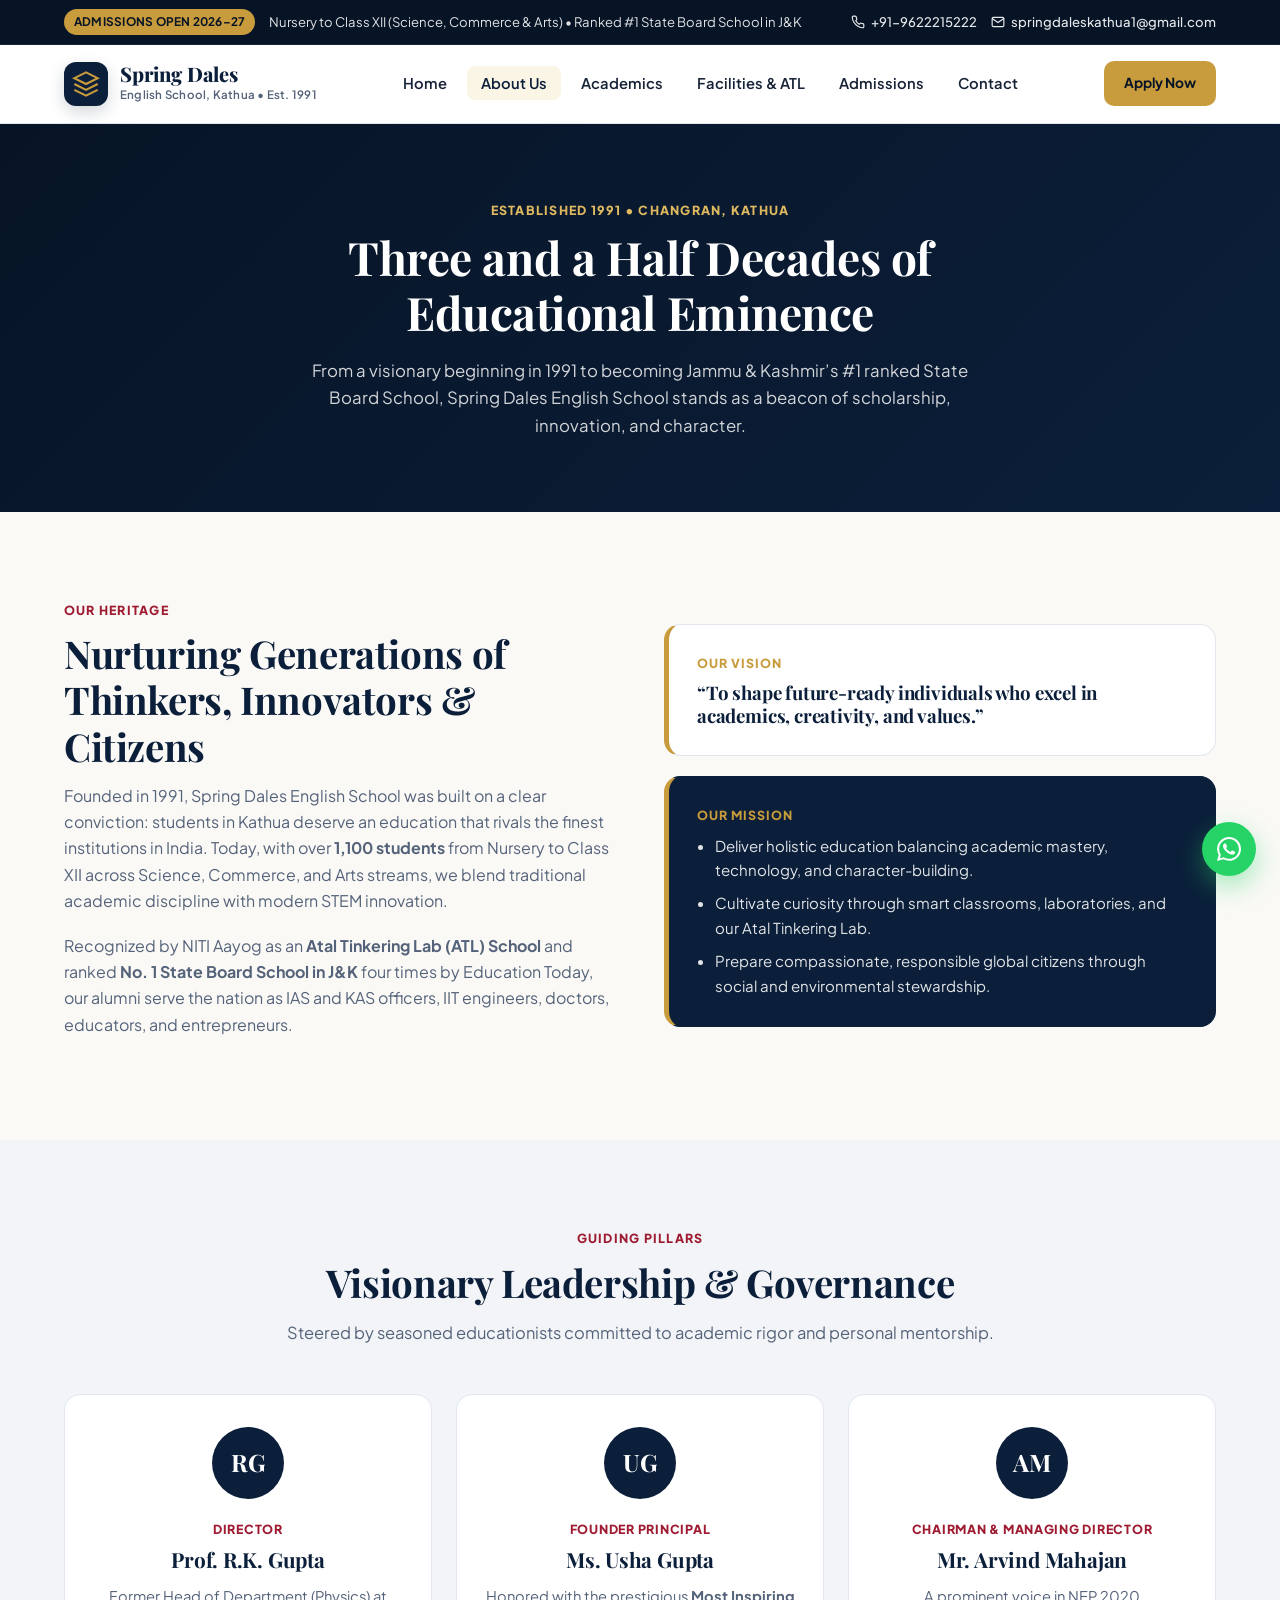
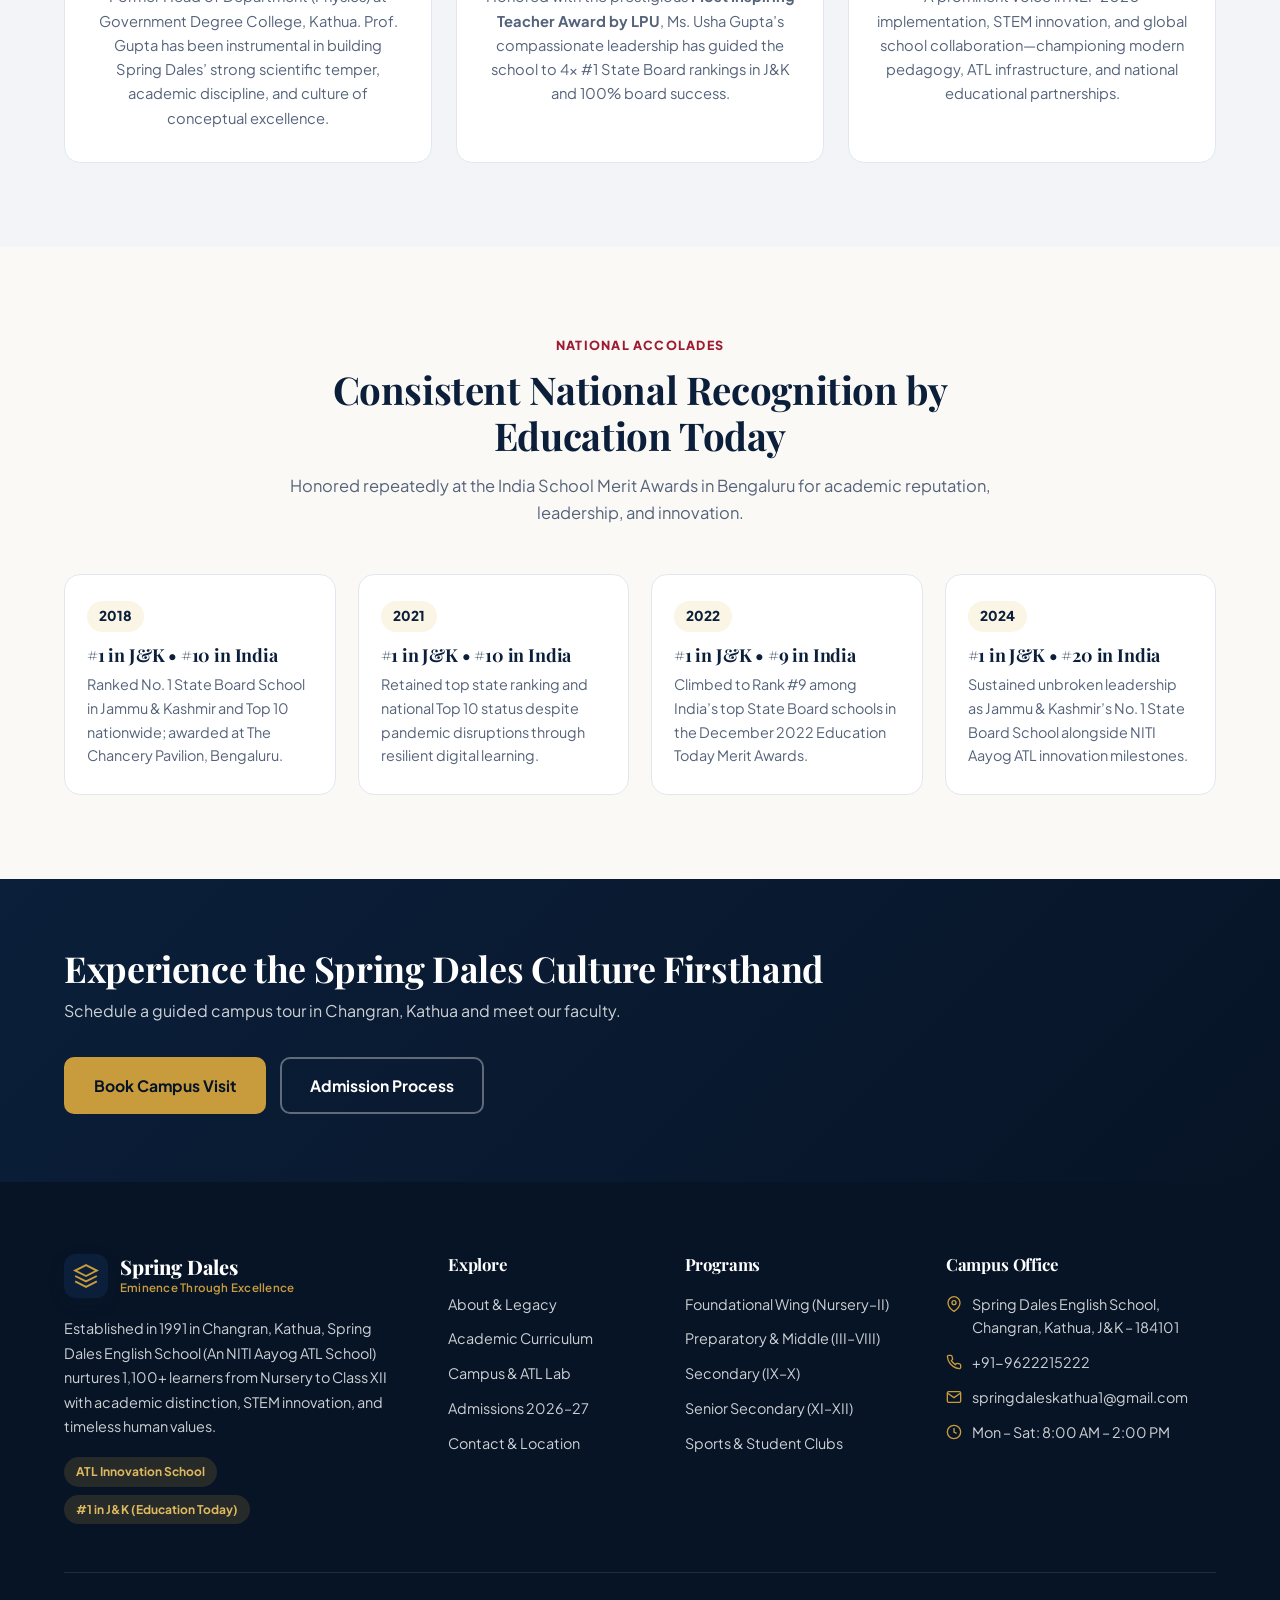
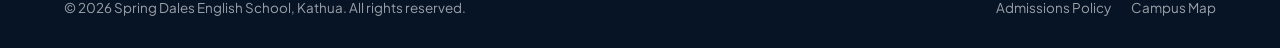
==== about.html @ 7762a11d "nine files have been added liin-coders" ====
<!DOCTYPE html>
<html lang="en">
<head>
  <meta charset="UTF-8" />
  <meta name="viewport" content="width=device-width, initial-scale=1.0" />
  <title>About Us | Spring Dales English School, Kathua (Est. 1991)</title>
  <meta name="description" content="Discover the 35-year legacy of Spring Dales English School, Kathua. Meet our visionary leadership—Prof. R.K. Gupta, Ms. Usha Gupta, and Mr. Arvind Mahajan—and explore our national Education Today rankings." />
  <meta name="keywords" content="Spring Dales English School Kathua, Best School in Kathua, Top JKBOSE School Jammu and Kashmir, Atal Tinkering Lab School Kathua, Admissions Kathua 2026-27, Changran Kathua School" />
  <meta property="og:title" content="About Us | Spring Dales English School, Kathua (Est. 1991)" />
  <meta property="og:description" content="Discover the 35-year legacy of Spring Dales English School, Kathua. Meet our visionary leadership—Prof. R.K. Gupta, Ms. Usha Gupta, and Mr. Arvind Mahajan—and explore our national Education Today rankings." />
  <meta property="og:type" content="website" />
  <meta property="og:url" content="https://springdaleskathua.edu.in/about.html" />
  <link rel="preconnect" href="https://fonts.googleapis.com" />
  <link rel="preconnect" href="https://fonts.gstatic.com" crossorigin />
  <link href="https://fonts.googleapis.com/css2?family=Playfair+Display:ital,wght@0,600;0,700;0,800;1,600&family=Plus+Jakarta+Sans:wght@400;500;600;700;800&display=swap" rel="stylesheet" />
  <link rel="stylesheet" href="css/style.css" />
  
</head>
<body>
  <!-- Top Utility Bar -->
  <div class="top-bar">
    <div class="container top-bar-inner">
      <div class="top-bar-left">
        <span class="badge-pill">Admissions Open 2026–27</span>
        <span class="top-bar-text">Nursery to Class XII (Science, Commerce &amp; Arts) • Ranked #1 State Board School in J&amp;K</span>
      </div>
      <div class="top-bar-right">
        <a href="tel:+919622215222" class="top-link">
          <svg width="14" height="14" viewBox="0 0 24 24" fill="none" stroke="currentColor" stroke-width="2"><path d="M22 16.92v3a2 2 0 0 1-2.18 2 19.79 19.79 0 0 1-8.63-3.07 19.5 19.5 0 0 1-6-6 19.79 19.79 0 0 1-3.07-8.67A2 2 0 0 1 4.11 2h3a2 2 0 0 1 2 1.72 12.84 12.84 0 0 0 .7 2.81 2 2 0 0 1-.45 2.11L8.09 9.91a16 16 0 0 0 6 6l1.27-1.27a2 2 0 0 1 2.11-.45 12.84 12.84 0 0 0 2.81.7A2 2 0 0 1 22 16.92z"/></svg>
          +91-9622215222
        </a>
        <a href="mailto:springdaleskathua1@gmail.com" class="top-link hide-sm">
          <svg width="14" height="14" viewBox="0 0 24 24" fill="none" stroke="currentColor" stroke-width="2"><path d="M4 4h16c1.1 0 2 .9 2 2v12c0 1.1-.9 2-2 2H4c-1.1 0-2-.9-2-2V6c0-1.1.9-2 2-2z"/><polyline points="22,6 12,13 2,6"/></svg>
          springdaleskathua1@gmail.com
        </a>
      </div>
    </div>
  </div>

  <!-- Main Sticky Navigation -->
  <header class="site-header" id="siteHeader">
    <div class="container header-inner">
      <a href="index.html" class="brand" aria-label="Spring Dales English School Home">
        <div class="brand-emblem">
          <svg width="28" height="28" viewBox="0 0 24 24" fill="none" stroke="currentColor" stroke-width="1.8">
            <path d="M12 2L2 7l10 5 10-5-10-5z"/>
            <path d="M2 17l10 5 10-5"/>
            <path d="M2 12l10 5 10-5"/>
          </svg>
        </div>
        <div class="brand-text">
          <span class="brand-name">Spring Dales</span>
          <span class="brand-sub">English School, Kathua • Est. 1991</span>
        </div>
      </a>

      <nav class="main-nav" aria-label="Primary Navigation">
        <ul class="nav-list">
          <li><a href="index.html" class="nav-link">Home</a></li>
          <li><a href="about.html" class="nav-link active">About Us</a></li>
          <li><a href="academics.html" class="nav-link">Academics</a></li>
          <li><a href="facilities.html" class="nav-link">Facilities & ATL</a></li>
          <li><a href="admissions.html" class="nav-link">Admissions</a></li>
          <li><a href="contact.html" class="nav-link">Contact</a></li>
        </ul>
      </nav>

      <div class="header-actions">
        <a href="admissions.html#apply" class="btn btn-gold btn-sm">Apply Now</a>
        <button class="hamburger" id="menuToggle" aria-label="Open navigation menu" aria-expanded="false">
          <span></span><span></span><span></span>
        </button>
      </div>
    </div>
  </header>

  <!-- Mobile Drawer -->
  <div class="mobile-drawer" id="mobileDrawer" aria-hidden="true">
    <div class="mobile-drawer-header">
      <span class="brand-name" style="color:#fff;">Spring Dales Kathua</span>
      <button class="drawer-close" id="drawerClose" aria-label="Close menu">&times;</button>
    </div>
    <nav class="mobile-nav-links">
      <a href="index.html" class="mobile-link">Home</a>
      <a href="about.html" class="mobile-link active">About Us</a>
      <a href="academics.html" class="mobile-link">Academics</a>
      <a href="facilities.html" class="mobile-link">Facilities & ATL</a>
      <a href="admissions.html" class="mobile-link">Admissions</a>
      <a href="contact.html" class="mobile-link">Contact</a>
      <a href="admissions.html#apply" class="btn btn-gold" style="margin-top:16px; width:100%; justify-content:center;">Apply for 2026–27</a>
    </nav>
    <div class="mobile-drawer-footer">
      <p>Changran, Kathua, J&amp;K</p>
      <p>Mon–Sat: 8:00 AM – 2:00 PM</p>
      <a href="tel:+919622215222">+91-9622215222</a>
    </div>
  </div>
  <div class="drawer-backdrop" id="drawerBackdrop"></div>

  <section class="page-hero">
    <div class="container">
      <span class="section-tag tag-gold">Established 1991 • Changran, Kathua</span>
      <h1>Three and a Half Decades of Educational Eminence</h1>
      <p>From a visionary beginning in 1991 to becoming Jammu &amp; Kashmir’s #1 ranked State Board School, Spring Dales English School stands as a beacon of scholarship, innovation, and character.</p>
    </div>
  </section>

  <!-- STORY & VISION -->
  <section class="section">
    <div class="container split-layout">
      <div class="reveal">
        <span class="section-tag">Our Heritage</span>
        <h2 class="section-title">Nurturing Generations of Thinkers, Innovators &amp; Citizens</h2>
        <p class="body-text">
          Founded in 1991, Spring Dales English School was built on a clear conviction: students in Kathua deserve an education that rivals the finest institutions in India. Today, with over <strong>1,100 students</strong> from Nursery to Class XII across Science, Commerce, and Arts streams, we blend traditional academic discipline with modern STEM innovation.
        </p>
        <p class="body-text">
          Recognized by NITI Aayog as an <strong>Atal Tinkering Lab (ATL) School</strong> and ranked <strong>No. 1 State Board School in J&amp;K</strong> four times by Education Today, our alumni serve the nation as IAS and KAS officers, IIT engineers, doctors, educators, and entrepreneurs.
        </p>
      </div>
      <div class="vm-cards reveal">
        <div class="vm-card">
          <div class="vm-label">Our Vision</div>
          <h3>“To shape future-ready individuals who excel in academics, creativity, and values.”</h3>
        </div>
        <div class="vm-card vm-card-navy">
          <div class="vm-label">Our Mission</div>
          <ul>
            <li>Deliver holistic education balancing academic mastery, technology, and character-building.</li>
            <li>Cultivate curiosity through smart classrooms, laboratories, and our Atal Tinkering Lab.</li>
            <li>Prepare compassionate, responsible global citizens through social and environmental stewardship.</li>
          </ul>
        </div>
      </div>
    </div>
  </section>

  <!-- LEADERSHIP -->
  <section class="section section-alt">
    <div class="container">
      <div class="section-header center reveal">
        <span class="section-tag">Guiding Pillars</span>
        <h2 class="section-title">Visionary Leadership &amp; Governance</h2>
        <p class="section-lead">Steered by seasoned educationists committed to academic rigor and personal mentorship.</p>
      </div>

      <div class="leadership-grid">
        <article class="leader-card reveal">
          <div class="leader-avatar">RG</div>
          <span class="leader-role">Director</span>
          <h3>Prof. R.K. Gupta</h3>
          <p>Former Head of Department (Physics) at Government Degree College, Kathua. Prof. Gupta has been instrumental in building Spring Dales’ strong scientific temper, academic discipline, and culture of conceptual excellence.</p>
        </article>

        <article class="leader-card reveal">
          <div class="leader-avatar gold-av">UG</div>
          <span class="leader-role">Founder Principal</span>
          <h3>Ms. Usha Gupta</h3>
          <p>Honored with the prestigious <strong>Most Inspiring Teacher Award by LPU</strong>, Ms. Usha Gupta’s compassionate leadership has guided the school to 4x #1 State Board rankings in J&amp;K and 100% board success.</p>
        </article>

        <article class="leader-card reveal">
          <div class="leader-avatar crimson-av">AM</div>
          <span class="leader-role">Chairman &amp; Managing Director</span>
          <h3>Mr. Arvind Mahajan</h3>
          <p>A prominent voice in NEP 2020 implementation, STEM innovation, and global school collaboration—championing modern pedagogy, ATL infrastructure, and national educational partnerships.</p>
        </article>
      </div>
    </div>
  </section>

  <!-- NATIONAL RANKINGS TIMELINE -->
  <section class="section">
    <div class="container">
      <div class="section-header center reveal">
        <span class="section-tag">National Accolades</span>
        <h2 class="section-title">Consistent National Recognition by Education Today</h2>
        <p class="section-lead">Honored repeatedly at the India School Merit Awards in Bengaluru for academic reputation, leadership, and innovation.</p>
      </div>

      <div class="timeline-grid">
        <div class="timeline-item reveal">
          <span class="tl-year">2018</span>
          <h4>#1 in J&amp;K • #10 in India</h4>
          <p>Ranked No. 1 State Board School in Jammu &amp; Kashmir and Top 10 nationwide; awarded at The Chancery Pavilion, Bengaluru.</p>
        </div>
        <div class="timeline-item reveal">
          <span class="tl-year">2021</span>
          <h4>#1 in J&amp;K • #10 in India</h4>
          <p>Retained top state ranking and national Top 10 status despite pandemic disruptions through resilient digital learning.</p>
        </div>
        <div class="timeline-item reveal">
          <span class="tl-year">2022</span>
          <h4>#1 in J&amp;K • #9 in India</h4>
          <p>Climbed to Rank #9 among India’s top State Board schools in the December 2022 Education Today Merit Awards.</p>
        </div>
        <div class="timeline-item reveal">
          <span class="tl-year">2024</span>
          <h4>#1 in J&amp;K • #20 in India</h4>
          <p>Sustained unbroken leadership as Jammu &amp; Kashmir’s No. 1 State Board School alongside NITI Aayog ATL innovation milestones.</p>
        </div>
      </div>
    </div>
  </section>

  <section class="cta-banner">
    <div class="container cta-banner-inner reveal">
      <div>
        <h2>Experience the Spring Dales Culture Firsthand</h2>
        <p>Schedule a guided campus tour in Changran, Kathua and meet our faculty.</p>
      </div>
      <div class="cta-banner-actions">
        <a href="contact.html" class="btn btn-gold btn-lg">Book Campus Visit</a>
        <a href="admissions.html" class="btn btn-outline-light btn-lg">Admission Process</a>
      </div>
    </div>
  </section>

  <!-- Footer -->
  <footer class="site-footer">
    <div class="container">
      <div class="footer-grid">
        <div class="footer-col footer-brand-col">
          <div class="brand" style="margin-bottom: 18px;">
            <div class="brand-emblem">
              <svg width="26" height="26" viewBox="0 0 24 24" fill="none" stroke="currentColor" stroke-width="1.8">
                <path d="M12 2L2 7l10 5 10-5-10-5z"/>
                <path d="M2 17l10 5 10-5"/>
                <path d="M2 12l10 5 10-5"/>
              </svg>
            </div>
            <div class="brand-text">
              <span class="brand-name" style="color:#fff;">Spring Dales</span>
              <span class="brand-sub" style="color:#c89b3c;">Eminence Through Excellence</span>
            </div>
          </div>
          <p class="footer-desc">
            Established in 1991 in Changran, Kathua, Spring Dales English School (An NITI Aayog ATL School) nurtures 1,100+ learners from Nursery to Class XII with academic distinction, STEM innovation, and timeless human values.
          </p>
          <div class="footer-badges">
            <span class="f-badge">ATL Innovation School</span>
            <span class="f-badge">#1 in J&amp;K (Education Today)</span>
          </div>
        </div>

        <div class="footer-col">
          <h4 class="footer-heading">Explore</h4>
          <ul class="footer-links">
            <li><a href="about.html">About &amp; Legacy</a></li>
            <li><a href="academics.html">Academic Curriculum</a></li>
            <li><a href="facilities.html">Campus &amp; ATL Lab</a></li>
            <li><a href="admissions.html">Admissions 2026–27</a></li>
            <li><a href="contact.html">Contact &amp; Location</a></li>
          </ul>
        </div>

        <div class="footer-col">
          <h4 class="footer-heading">Programs</h4>
          <ul class="footer-links">
            <li><a href="academics.html#foundational">Foundational Wing (Nursery–II)</a></li>
            <li><a href="academics.html#middle">Preparatory &amp; Middle (III–VIII)</a></li>
            <li><a href="academics.html#secondary">Secondary (IX–X)</a></li>
            <li><a href="academics.html#streams">Senior Secondary (XI–XII)</a></li>
            <li><a href="facilities.html#clubs">Sports &amp; Student Clubs</a></li>
          </ul>
        </div>

        <div class="footer-col">
          <h4 class="footer-heading">Campus Office</h4>
          <ul class="footer-contact-list">
            <li>
              <svg width="16" height="16" viewBox="0 0 24 24" fill="none" stroke="#c89b3c" stroke-width="2"><path d="M21 10c0 7-9 13-9 13s-9-6-9-13a9 9 0 0 1 18 0z"/><circle cx="12" cy="10" r="3"/></svg>
              <span>Spring Dales English School, Changran, Kathua, J&amp;K – 184101</span>
            </li>
            <li>
              <svg width="16" height="16" viewBox="0 0 24 24" fill="none" stroke="#c89b3c" stroke-width="2"><path d="M22 16.92v3a2 2 0 0 1-2.18 2 19.79 19.79 0 0 1-8.63-3.07 19.5 19.5 0 0 1-6-6 19.79 19.79 0 0 1-3.07-8.67A2 2 0 0 1 4.11 2h3a2 2 0 0 1 2 1.72 12.84 12.84 0 0 0 .7 2.81 2 2 0 0 1-.45 2.11L8.09 9.91a16 16 0 0 0 6 6l1.27-1.27a2 2 0 0 1 2.11-.45 12.84 12.84 0 0 0 2.81.7A2 2 0 0 1 22 16.92z"/></svg>
              <a href="tel:+919622215222">+91-9622215222</a>
            </li>
            <li>
              <svg width="16" height="16" viewBox="0 0 24 24" fill="none" stroke="#c89b3c" stroke-width="2"><path d="M4 4h16c1.1 0 2 .9 2 2v12c0 1.1-.9 2-2 2H4c-1.1 0-2-.9-2-2V6c0-1.1.9-2 2-2z"/><polyline points="22,6 12,13 2,6"/></svg>
              <a href="mailto:springdaleskathua1@gmail.com">springdaleskathua1@gmail.com</a>
            </li>
            <li>
              <svg width="16" height="16" viewBox="0 0 24 24" fill="none" stroke="#c89b3c" stroke-width="2"><circle cx="12" cy="12" r="10"/><polyline points="12 6 12 12 16 14"/></svg>
              <span>Mon – Sat: 8:00 AM – 2:00 PM</span>
            </li>
          </ul>
        </div>
      </div>

      <div class="footer-bottom">
        <p>&copy; 2026 Spring Dales English School, Kathua. All rights reserved.</p>
        <div class="footer-bottom-links">
          <a href="admissions.html">Admissions Policy</a>
          <a href="contact.html">Campus Map</a>
        </div>
      </div>
    </div>
  </footer>

  <!-- Floating WhatsApp Quick Connect -->
  <a href="https://wa.me/919622215222?text=Hello%20Spring%20Dales%20English%20School%2C%20I%20would%20like%20to%20enquire%20about%20admissions%20for%202026-27." target="_blank" rel="noopener" class="whatsapp-fab" aria-label="Chat on WhatsApp">
    <svg width="24" height="24" viewBox="0 0 24 24" fill="currentColor"><path d="M20.52 3.48A11.86 11.86 0 0 0 12.06 0C5.5 0 .16 5.34.16 11.9c0 2.1.55 4.14 1.59 5.95L0 24l6.33-1.66a11.86 11.86 0 0 0 5.73 1.46h.01c6.56 0 11.9-5.34 11.9-11.9 0-3.18-1.24-6.17-3.45-8.42zM12.07 21.8h-.01a9.86 9.86 0 0 1-5.03-1.38l-.36-.21-3.76.99 1-3.66-.24-.38a9.84 9.84 0 0 1-1.51-5.26c0-5.45 4.44-9.89 9.9-9.89 2.64 0 5.13 1.03 7 2.9a9.83 9.83 0 0 1 2.9 7c0 5.46-4.44 9.89-9.89 9.89zm5.42-7.41c-.3-.15-1.76-.87-2.03-.97-.27-.1-.47-.15-.67.15-.2.3-.77.97-.94 1.17-.17.2-.35.22-.64.07-.3-.15-1.26-.46-2.4-1.48-.89-.79-1.49-1.77-1.66-2.07-.17-.3-.02-.46.13-.61.13-.13.3-.35.45-.52.15-.17.2-.3.3-.5.1-.2.05-.37-.02-.52-.08-.15-.67-1.62-.92-2.22-.24-.58-.49-.5-.67-.51h-.57c-.2 0-.52.07-.79.37-.27.3-1.04 1.02-1.04 2.48s1.07 2.88 1.22 3.08c.15.2 2.1 3.2 5.09 4.49.71.31 1.27.49 1.7.63.71.23 1.36.2 1.87.12.57-.09 1.76-.72 2.01-1.41.25-.7.25-1.29.17-1.41-.07-.13-.27-.2-.57-.35z"/></svg>
  </a>

  <button class="back-to-top" id="backToTop" aria-label="Back to top">
    <svg width="20" height="20" viewBox="0 0 24 24" fill="none" stroke="currentColor" stroke-width="2.2"><polyline points="18 15 12 9 6 15"/></svg>
  </button>

  <script src="js/main.js"></script>
</body>
</html>
---- css/style.css ----
/* ==========================================================================
   Spring Dales English School, Kathua — Redesigned Design System (2026)
   Palette: Royal Academic Navy (#0B1F3A), Heritage Gold (#C89B3C),
            Warm Ivory (#FAF9F6), Crimson Accent (#9E1B32)
   Typography: Playfair Display (Headings) + Plus Jakarta Sans (Body/UI)
   ========================================================================== */

:root {
  --navy: #0B1F3A;
  --navy-deep: #071426;
  --navy-soft: #14325B;
  --gold: #C89B3C;
  --gold-light: #DFB960;
  --gold-pale: #FBF5E6;
  --crimson: #9E1B32;
  --ivory: #FAF9F6;
  --surface: #FFFFFF;
  --surface-alt: #F2F4F8;
  --border: #E2E7EF;
  --text: #162235;
  --text-muted: #55637A;
  --radius-sm: 10px;
  --radius-md: 16px;
  --radius-lg: 24px;
  --shadow-sm: 0 4px 16px rgba(11, 31, 58, 0.06);
  --shadow-md: 0 14px 36px rgba(11, 31, 58, 0.10);
  --shadow-lg: 0 24px 60px rgba(11, 31, 58, 0.18);
  --transition: 0.3s cubic-bezier(0.22, 1, 0.36, 1);
}

*, *::before, *::after {
  box-sizing: border-box;
  margin: 0;
  padding: 0;
}

html {
  scroll-behavior: smooth;
  font-size: 16px;
}

body {
  font-family: 'Plus Jakarta Sans', -apple-system, BlinkMacSystemFont, sans-serif;
  color: var(--text);
  background: var(--ivory);
  line-height: 1.65;
  overflow-x: hidden;
  -webkit-font-smoothing: antialiased;
}

h1, h2, h3, h4 {
  font-family: 'Playfair Display', Georgia, serif;
  color: var(--navy);
  line-height: 1.2;
  letter-spacing: -0.01em;
}

a {
  color: inherit;
  text-decoration: none;
  transition: var(--transition);
}

img {
  max-width: 100%;
  display: block;
}

.container {
  width: 100%;
  max-width: 1200px;
  margin: 0 auto;
  padding: 0 24px;
}

/* TOP UTILITY BAR */
.top-bar {
  background: var(--navy-deep);
  color: rgba(255, 255, 255, 0.88);
  font-size: 0.82rem;
  padding: 9px 0;
  border-bottom: 1px solid rgba(255, 255, 255, 0.08);
}

.top-bar-inner {
  display: flex;
  align-items: center;
  justify-content: space-between;
  gap: 16px;
  flex-wrap: wrap;
}

.top-bar-left, .top-bar-right {
  display: flex;
  align-items: center;
  gap: 14px;
}

.badge-pill {
  background: var(--gold);
  color: var(--navy-deep);
  font-weight: 700;
  padding: 3px 10px;
  border-radius: 999px;
  font-size: 0.74rem;
  letter-spacing: 0.02em;
  text-transform: uppercase;
}

.top-link {
  display: inline-flex;
  align-items: center;
  gap: 6px;
  color: rgba(255, 255, 255, 0.9);
  font-weight: 500;
}

.top-link:hover {
  color: var(--gold-light);
}

/* HEADER & NAV */
.site-header {
  position: sticky;
  top: 0;
  z-index: 1000;
  background: rgba(255, 255, 255, 0.94);
  backdrop-filter: blur(14px);
  border-bottom: 1px solid var(--border);
  transition: var(--transition);
}

.site-header.scrolled {
  box-shadow: var(--shadow-sm);
}

.header-inner {
  display: flex;
  align-items: center;
  justify-content: space-between;
  height: 78px;
  gap: 20px;
}

.brand {
  display: flex;
  align-items: center;
  gap: 12px;
}

.brand-emblem {
  width: 44px;
  height: 44px;
  border-radius: 12px;
  background: var(--navy);
  color: var(--gold);
  display: grid;
  place-items: center;
  flex-shrink: 0;
  box-shadow: 0 6px 16px rgba(11, 31, 58, 0.18);
}

.brand-text {
  display: flex;
  flex-direction: column;
}

.brand-name {
  font-family: 'Playfair Display', serif;
  font-size: 1.25rem;
  font-weight: 800;
  color: var(--navy);
  line-height: 1.1;
}

.brand-sub {
  font-size: 0.72rem;
  font-weight: 600;
  color: var(--text-muted);
  letter-spacing: 0.02em;
}

.nav-list {
  display: flex;
  list-style: none;
  gap: 6px;
}

.nav-link {
  padding: 8px 14px;
  font-size: 0.92rem;
  font-weight: 600;
  color: var(--text);
  border-radius: 8px;
}

.nav-link:hover, .nav-link.active {
  color: var(--navy);
  background: var(--gold-pale);
}

.header-actions {
  display: flex;
  align-items: center;
  gap: 12px;
}

/* BUTTONS */
.btn {
  display: inline-flex;
  align-items: center;
  gap: 8px;
  padding: 12px 24px;
  border-radius: 10px;
  font-weight: 700;
  font-size: 0.93rem;
  cursor: pointer;
  border: 2px solid transparent;
  transition: var(--transition);
}

.btn-sm { padding: 9px 18px; font-size: 0.86rem; }
.btn-lg { padding: 14px 28px; font-size: 0.98rem; }

.btn-gold {
  background: var(--gold);
  color: var(--navy-deep);
}
.btn-gold:hover {
  background: var(--gold-light);
  transform: translateY(-2px);
  box-shadow: 0 10px 24px rgba(200, 155, 60, 0.35);
}

.btn-navy {
  background: var(--navy);
  color: #fff;
}
.btn-navy:hover {
  background: var(--navy-soft);
  transform: translateY(-2px);
  box-shadow: var(--shadow-md);
}

.btn-outline-light {
  background: transparent;
  border-color: rgba(255, 255, 255, 0.35);
  color: #fff;
}
.btn-outline-light:hover {
  background: rgba(255, 255, 255, 0.1);
  border-color: #fff;
}

/* HAMBURGER & MOBILE DRAWER */
.hamburger {
  display: none;
  flex-direction: column;
  gap: 5px;
  background: none;
  border: none;
  cursor: pointer;
  padding: 6px;
}
.hamburger span {
  width: 24px;
  height: 2.5px;
  background: var(--navy);
  border-radius: 2px;
}

.mobile-drawer {
  position: fixed;
  top: 0;
  right: -320px;
  width: 300px;
  height: 100vh;
  background: var(--navy-deep);
  color: #fff;
  z-index: 2000;
  padding: 24px;
  display: flex;
  flex-direction: column;
  justify-content: space-between;
  transition: right 0.35s ease;
}
.mobile-drawer.open { right: 0; }

.mobile-drawer-header {
  display: flex;
  justify-content: space-between;
  align-items: center;
  padding-bottom: 18px;
  border-bottom: 1px solid rgba(255, 255, 255, 0.12);
}
.drawer-close {
  background: none;
  border: none;
  color: #fff;
  font-size: 2rem;
  cursor: pointer;
  line-height: 1;
}
.mobile-nav-links {
  display: flex;
  flex-direction: column;
  gap: 6px;
  margin-top: 20px;
  flex: 1;
}
.mobile-link {
  padding: 12px 14px;
  border-radius: 8px;
  color: rgba(255, 255, 255, 0.88);
  font-weight: 600;
}
.mobile-link.active, .mobile-link:hover {
  background: rgba(200, 155, 60, 0.18);
  color: var(--gold-light);
}
.mobile-drawer-footer {
  border-top: 1px solid rgba(255, 255, 255, 0.12);
  padding-top: 16px;
  font-size: 0.84rem;
  color: rgba(255, 255, 255, 0.7);
  display: flex;
  flex-direction: column;
  gap: 4px;
}
.mobile-drawer-footer a { color: var(--gold-light); font-weight: 600; }

.drawer-backdrop {
  position: fixed;
  inset: 0;
  background: rgba(7, 20, 38, 0.6);
  z-index: 1900;
  opacity: 0;
  pointer-events: none;
  transition: opacity 0.3s ease;
}
.drawer-backdrop.open {
  opacity: 1;
  pointer-events: auto;
}

/* HERO SECTION */
.hero {
  position: relative;
  background: linear-gradient(135deg, var(--navy-deep) 0%, var(--navy) 55%, #163661 100%);
  color: #fff;
  padding: 76px 0 92px;
  overflow: hidden;
}

.hero-bg-pattern {
  position: absolute;
  inset: 0;
  background-image: radial-gradient(rgba(200, 155, 60, 0.14) 1px, transparent 1px);
  background-size: 28px 28px;
  opacity: 0.55;
  pointer-events: none;
}

.hero-grid {
  position: relative;
  z-index: 2;
  display: grid;
  grid-template-columns: 1.12fr 0.88fr;
  gap: 54px;
  align-items: center;
}

.eyebrow {
  display: inline-flex;
  align-items: center;
  gap: 8px;
  background: rgba(255, 255, 255, 0.08);
  border: 1px solid rgba(200, 155, 60, 0.4);
  color: var(--gold-light);
  padding: 7px 14px;
  border-radius: 999px;
  font-size: 0.82rem;
  font-weight: 600;
  margin-bottom: 22px;
}

.eyebrow .dot {
  width: 8px;
  height: 8px;
  border-radius: 50%;
  background: var(--gold);
}

.hero-title {
  color: #fff;
  font-size: clamp(2.25rem, 4.2vw, 3.45rem);
  font-weight: 800;
  margin-bottom: 20px;
  line-height: 1.12;
}

.text-gold { color: var(--gold-light); }
.text-white { color: #fff !important; }

.hero-subtitle {
  font-size: 1.05rem;
  color: rgba(255, 255, 255, 0.82);
  margin-bottom: 32px;
  max-width: 560px;
}

.hero-cta-group {
  display: flex;
  flex-wrap: wrap;
  gap: 14px;
  margin-bottom: 36px;
}

.hero-trust-row {
  display: flex;
  align-items: center;
  gap: 22px;
  padding-top: 24px;
  border-top: 1px solid rgba(255, 255, 255, 0.14);
}

.trust-item strong {
  display: block;
  font-size: 1.12rem;
  color: var(--gold-light);
}

.trust-item span {
  font-size: 0.8rem;
  color: rgba(255, 255, 255, 0.72);
}

.trust-divider {
  width: 1px;
  height: 34px;
  background: rgba(255, 255, 255, 0.16);
}

.hero-image-card {
  position: relative;
  border-radius: var(--radius-lg);
  overflow: visible;
}

.hero-image-card img {
  width: 100%;
  height: 460px;
  object-fit: cover;
  border-radius: var(--radius-lg);
  border: 3px solid rgba(200, 155, 60, 0.35);
  box-shadow: var(--shadow-lg);
}

.floating-card {
  position: absolute;
  background: #fff;
  color: var(--navy);
  padding: 14px 18px;
  border-radius: 14px;
  box-shadow: var(--shadow-md);
  display: flex;
  align-items: center;
  gap: 12px;
  min-width: 220px;
}

.floating-card strong { display: block; font-size: 0.94rem; }
.floating-card span { font-size: 0.78rem; color: var(--text-muted); }

.fc-top { top: 24px; left: -28px; }
.fc-bottom { bottom: 24px; right: -22px; }

.fc-icon {
  width: 42px;
  height: 42px;
  border-radius: 10px;
  display: grid;
  place-items: center;
  font-size: 1.2rem;
}
.fc-icon.gold { background: var(--gold-pale); }
.fc-icon.navy { background: #E9EFF8; }

/* STATS STRIP */
.stats-strip {
  background: var(--surface);
  border-bottom: 1px solid var(--border);
  padding: 36px 0;
}

.stats-grid {
  display: grid;
  grid-template-columns: repeat(4, 1fr);
  gap: 24px;
  text-align: center;
}

.stat-number {
  display: block;
  font-family: 'Playfair Display', serif;
  font-size: 2.35rem;
  font-weight: 800;
  color: var(--navy);
  line-height: 1.1;
}

.stat-label {
  font-size: 0.88rem;
  font-weight: 600;
  color: var(--text-muted);
  margin-top: 6px;
  display: block;
}

/* SECTIONS */
.section { padding: 84px 0; }
.section-alt { background: var(--surface-alt); }

.section-header { margin-bottom: 48px; }
.section-header.center { text-align: center; max-width: 720px; margin-left: auto; margin-right: auto; }
.section-header.split {
  display: flex;
  align-items: flex-end;
  justify-content: space-between;
  gap: 24px;
  flex-wrap: wrap;
}

.section-tag {
  display: inline-block;
  font-size: 0.78rem;
  font-weight: 800;
  text-transform: uppercase;
  letter-spacing: 0.1em;
  color: var(--crimson);
  margin-bottom: 10px;
}

.tag-gold { color: var(--gold-light); }

.section-title {
  font-size: clamp(1.85rem, 3vw, 2.55rem);
  margin-bottom: 14px;
}

.section-lead {
  color: var(--text-muted);
  font-size: 1.03rem;
}

/* BENTO GRID */
.bento-grid {
  display: grid;
  grid-template-columns: repeat(3, 1fr);
  gap: 24px;
}

.bento-card {
  background: var(--surface);
  border: 1px solid var(--border);
  border-radius: var(--radius-md);
  padding: 30px;
  transition: var(--transition);
}

.bento-card:hover {
  transform: translateY(-5px);
  box-shadow: var(--shadow-md);
  border-color: rgba(200, 155, 60, 0.5);
}

.bento-featured {
  grid-column: span 2;
  background: linear-gradient(135deg, var(--navy) 0%, var(--navy-soft) 100%);
  color: #fff;
  border: none;
}
.bento-featured h3 { color: #fff; }
.bento-featured p { color: rgba(255, 255, 255, 0.82); }

.bento-card h3 {
  font-size: 1.32rem;
  margin-bottom: 12px;
}

.bento-card p {
  color: var(--text-muted);
  font-size: 0.95rem;
}

.card-link {
  display: inline-block;
  margin-top: 18px;
  font-weight: 700;
  color: var(--gold-light);
}

.card-icon-wrap {
  width: 52px;
  height: 52px;
  border-radius: 12px;
  display: grid;
  place-items: center;
  margin-bottom: 20px;
}
.card-icon-wrap.gold { background: rgba(200, 155, 60, 0.2); color: var(--gold-light); }
.card-icon-wrap.navy { background: #E9EFF8; color: var(--navy); }
.card-icon-wrap.crimson { background: #FBE9ED; color: var(--crimson); }
.card-icon-wrap.teal { background: #E6F6F4; color: #0F766E; }
.card-icon-wrap.slate { background: #EEF1F6; color: #334155; }

/* PATHWAYS */
.pathways-grid {
  display: grid;
  grid-template-columns: repeat(4, 1fr);
  gap: 22px;
}

.pathway-card {
  background: var(--surface);
  border: 1px solid var(--border);
  border-radius: var(--radius-md);
  padding: 28px 24px;
  display: flex;
  flex-direction: column;
  transition: var(--transition);
}
.pathway-card:hover { transform: translateY(-4px); box-shadow: var(--shadow-md); }

.featured-pathway {
  border-color: var(--gold);
  background: linear-gradient(180deg, #FFFDF8 0%, #FFFFFF 100%);
}

.pathway-grade {
  font-size: 0.76rem;
  font-weight: 800;
  text-transform: uppercase;
  color: var(--gold);
  letter-spacing: 0.06em;
  margin-bottom: 8px;
}

.pathway-card h3 { font-size: 1.24rem; margin-bottom: 10px; }
.pathway-card p { font-size: 0.92rem; color: var(--text-muted); margin-bottom: 16px; }
.pathway-card ul {
  margin-top: auto;
  padding-left: 18px;
  font-size: 0.85rem;
  color: var(--text);
  display: flex;
  flex-direction: column;
  gap: 6px;
}

/* ATL SPOTLIGHT */
.atl-spotlight {
  background: var(--navy-deep);
  color: #fff;
}

.atl-grid {
  display: grid;
  grid-template-columns: 0.95fr 1.05fr;
  gap: 54px;
  align-items: center;
}

.atl-media { position: relative; }
.atl-media img {
  border-radius: var(--radius-lg);
  height: 440px;
  width: 100%;
  object-fit: cover;
  border: 2px solid rgba(200, 155, 60, 0.35);
}

.atl-badge {
  position: absolute;
  bottom: 20px;
  left: 20px;
  background: var(--gold);
  color: var(--navy-deep);
  font-weight: 800;
  font-size: 0.82rem;
  padding: 8px 16px;
  border-radius: 999px;
}

.atl-text {
  color: rgba(255, 255, 255, 0.8);
  margin-bottom: 28px;
}

.atl-features {
  display: grid;
  grid-template-columns: 1fr 1fr;
  gap: 16px;
  margin-bottom: 32px;
}

.atl-feat {
  background: rgba(255, 255, 255, 0.06);
  border: 1px solid rgba(255, 255, 255, 0.1);
  padding: 16px;
  border-radius: 12px;
}
.atl-feat strong { display: block; color: var(--gold-light); font-size: 0.94rem; margin-bottom: 3px; }
.atl-feat span { font-size: 0.82rem; color: rgba(255, 255, 255, 0.72); }

/* ACHIEVEMENTS */
.achievements-grid {
  display: grid;
  grid-template-columns: repeat(4, 1fr);
  gap: 22px;
}

.ach-card {
  background: var(--surface);
  border: 1px solid var(--border);
  border-top: 4px solid var(--gold);
  border-radius: var(--radius-md);
  padding: 26px 22px;
  box-shadow: var(--shadow-sm);
}

.ach-cat {
  font-size: 0.74rem;
  font-weight: 800;
  text-transform: uppercase;
  color: var(--crimson);
  letter-spacing: 0.06em;
}

.ach-card h4 { font-size: 1.15rem; margin: 8px 0 10px; }
.ach-card p { font-size: 0.9rem; color: var(--text-muted); }

/* TESTIMONIALS */
.testimonial-grid {
  display: grid;
  grid-template-columns: repeat(3, 1fr);
  gap: 24px;
}

.testimonial-card {
  background: var(--surface);
  border: 1px solid var(--border);
  border-radius: var(--radius-md);
  padding: 30px;
  display: flex;
  flex-direction: column;
  justify-content: space-between;
}

.quote-mark {
  font-family: 'Playfair Display', serif;
  font-size: 3.2rem;
  line-height: 0.6;
  color: var(--gold);
  margin-bottom: 14px;
}

.testimonial-card p {
  font-size: 0.95rem;
  color: var(--text);
  margin-bottom: 24px;
}

.testimonial-card footer {
  display: flex;
  align-items: center;
  gap: 12px;
}

.avatar {
  width: 44px;
  height: 44px;
  border-radius: 50%;
  background: var(--navy);
  color: #fff;
  font-weight: 700;
  display: grid;
  place-items: center;
  flex-shrink: 0;
}
.gold-av { background: var(--gold); color: var(--navy-deep); }
.crimson-av { background: var(--crimson); color: #fff; }

.testimonial-card footer strong { display: block; font-size: 0.94rem; }
.testimonial-card footer span { font-size: 0.8rem; color: var(--text-muted); }

/* CTA BANNER */
.cta-banner {
  background: linear-gradient(135deg, var(--navy) 0%, var(--navy-deep) 100%);
  color: #fff;
  padding: 68px 0;
}

.cta-banner-inner {
  display: flex;
  align-items: center;
  justify-content: space-between;
  gap: 32px;
  flex-wrap: wrap;
}

.cta-banner h2 { color: #fff; font-size: clamp(1.7rem, 2.8vw, 2.35rem); margin-bottom: 8px; }
.cta-banner p { color: rgba(255, 255, 255, 0.8); max-width: 560px; }
.cta-banner-actions { display: flex; gap: 14px; flex-wrap: wrap; }

/* SUB-PAGE HERO */
.page-hero {
  background: linear-gradient(135deg, var(--navy-deep) 0%, var(--navy) 100%);
  color: #fff;
  padding: 72px 0;
  text-align: center;
}
.page-hero h1 {
  color: #fff;
  font-size: clamp(2rem, 3.6vw, 3rem);
  max-width: 820px;
  margin: 0 auto 16px;
}
.page-hero p {
  color: rgba(255, 255, 255, 0.82);
  max-width: 680px;
  margin: 0 auto;
  font-size: 1.05rem;
}

/* ABOUT & SHARED LAYOUTS */
.split-layout {
  display: grid;
  grid-template-columns: 1fr 1fr;
  gap: 48px;
  align-items: center;
}

.body-text {
  color: var(--text-muted);
  margin-bottom: 18px;
  font-size: 1rem;
}

.vm-cards { display: flex; flex-direction: column; gap: 20px; }
.vm-card {
  background: var(--surface);
  border: 1px solid var(--border);
  border-left: 5px solid var(--gold);
  border-radius: var(--radius-md);
  padding: 28px;
}
.vm-card-navy {
  background: var(--navy);
  color: #fff;
  border-color: var(--navy);
  border-left: 5px solid var(--gold);
}
.vm-label {
  font-size: 0.78rem;
  font-weight: 800;
  text-transform: uppercase;
  color: var(--gold);
  letter-spacing: 0.08em;
  margin-bottom: 8px;
}
.vm-card-navy ul { padding-left: 18px; display: flex; flex-direction: column; gap: 8px; font-size: 0.94rem; color: rgba(255, 255, 255, 0.88); }

.leadership-grid {
  display: grid;
  grid-template-columns: repeat(3, 1fr);
  gap: 24px;
}

.leader-card {
  background: var(--surface);
  border: 1px solid var(--border);
  border-radius: var(--radius-md);
  padding: 32px 26px;
  text-align: center;
}

.leader-avatar {
  width: 72px;
  height: 72px;
  border-radius: 50%;
  background: var(--navy);
  color: #fff;
  font-family: 'Playfair Display', serif;
  font-size: 1.5rem;
  font-weight: 700;
  display: grid;
  place-items: center;
  margin: 0 auto 16px;
}
.leader-role {
  font-size: 0.78rem;
  font-weight: 800;
  text-transform: uppercase;
  color: var(--crimson);
  letter-spacing: 0.06em;
}
.leader-card h3 { margin: 6px 0 12px; font-size: 1.3rem; }
.leader-card p { font-size: 0.92rem; color: var(--text-muted); }

.timeline-grid {
  display: grid;
  grid-template-columns: repeat(4, 1fr);
  gap: 22px;
}
.timeline-item {
  background: var(--surface);
  border: 1px solid var(--border);
  border-radius: var(--radius-md);
  padding: 26px 22px;
}
.tl-year {
  display: inline-block;
  background: var(--gold-pale);
  color: var(--navy);
  font-weight: 800;
  padding: 4px 12px;
  border-radius: 999px;
  font-size: 0.85rem;
  margin-bottom: 12px;
}
.timeline-item h4 { font-size: 1.12rem; margin-bottom: 8px; }
.timeline-item p { font-size: 0.9rem; color: var(--text-muted); }

/* ACADEMICS */
.wings-stack { display: flex; flex-direction: column; gap: 22px; }
.wing-row {
  display: grid;
  grid-template-columns: 200px 1fr;
  gap: 28px;
  background: var(--surface);
  border: 1px solid var(--border);
  border-radius: var(--radius-md);
  padding: 28px;
  align-items: center;
}
.wing-badge {
  background: var(--navy);
  color: var(--gold-light);
  padding: 20px;
  border-radius: 12px;
  text-align: center;
  font-weight: 800;
  font-size: 0.85rem;
  text-transform: uppercase;
}
.wing-badge span {
  display: block;
  color: #fff;
  font-size: 1rem;
  margin-top: 4px;
  text-transform: none;
}
.wing-body h3 { margin-bottom: 8px; }
.wing-body p { color: var(--text-muted); margin-bottom: 14px; }
.pill-list { display: flex; flex-wrap: wrap; gap: 8px; }
.pill-list span {
  background: var(--surface-alt);
  color: var(--navy);
  font-size: 0.8rem;
  font-weight: 600;
  padding: 5px 12px;
  border-radius: 999px;
}

/* TABS */
.tab-buttons {
  display: flex;
  justify-content: center;
  gap: 10px;
  margin-bottom: 28px;
  flex-wrap: wrap;
}
.tab-btn {
  padding: 12px 24px;
  border-radius: 999px;
  border: 1px solid var(--border);
  background: var(--surface);
  font-weight: 700;
  font-family: inherit;
  font-size: 0.92rem;
  color: var(--text);
  cursor: pointer;
  transition: var(--transition);
}
.tab-btn.active, .tab-btn:hover {
  background: var(--navy);
  color: #fff;
  border-color: var(--navy);
}
.tab-panel {
  display: none;
  background: var(--surface);
  border: 1px solid var(--border);
  border-radius: var(--radius-lg);
  padding: 36px;
}
.tab-panel.active { display: block; animation: fadeIn 0.35s ease; }

.stream-card {
  display: grid;
  grid-template-columns: 1.4fr 0.6fr;
  gap: 32px;
  align-items: center;
}
.stream-highlight {
  background: var(--navy);
  color: #fff;
  padding: 26px;
  border-radius: var(--radius-md);
  text-align: center;
}
.sh-stat {
  display: block;
  font-family: 'Playfair Display', serif;
  font-size: 2rem;
  font-weight: 800;
  color: var(--gold-light);
  margin-bottom: 8px;
}
.stream-highlight p { font-size: 0.88rem; color: rgba(255, 255, 255, 0.82); }

.check-list {
  list-style: none;
  display: flex;
  flex-direction: column;
  gap: 10px;
  margin-top: 14px;
}
.check-list li {
  position: relative;
  padding-left: 26px;
  font-size: 0.95rem;
}
.check-list li::before {
  content: "✓";
  position: absolute;
  left: 0;
  color: var(--gold);
  font-weight: 800;
}

.pillars-grid, .facilities-grid {
  display: grid;
  grid-template-columns: repeat(3, 1fr);
  gap: 24px;
}
.pillar-card, .facility-card {
  background: var(--surface);
  border: 1px solid var(--border);
  border-radius: var(--radius-md);
  padding: 28px;
}
.fac-icon { font-size: 2rem; margin-bottom: 14px; }
.pillar-card h4, .facility-card h3 { margin-bottom: 10px; font-size: 1.2rem; }
.pillar-card p, .facility-card p { font-size: 0.93rem; color: var(--text-muted); }

.media-frame img {
  border-radius: var(--radius-lg);
  box-shadow: var(--shadow-md);
  height: 360px;
  width: 100%;
  object-fit: cover;
}

.clubs-grid, .steps-grid, .contact-cards-grid {
  display: grid;
  grid-template-columns: repeat(4, 1fr);
  gap: 22px;
}
.club-card, .step-card, .c-card {
  background: var(--surface);
  border: 1px solid var(--border);
  border-radius: var(--radius-md);
  padding: 26px 22px;
}
.step-num {
  display: inline-block;
  font-family: 'Playfair Display', serif;
  font-size: 1.8rem;
  font-weight: 800;
  color: var(--gold);
  margin-bottom: 8px;
}
.club-card h4, .step-card h4, .c-card h4 { margin-bottom: 8px; font-size: 1.15rem; }
.club-card p, .step-card p, .c-card p { font-size: 0.9rem; color: var(--text-muted); }
.c-icon { font-size: 1.8rem; margin-bottom: 12px; }
.c-card a { color: var(--navy); font-weight: 600; }
.c-card a:hover { color: var(--crimson); }

/* TABLE & FORMS */
.info-table-card {
  background: var(--surface);
  border: 1px solid var(--border);
  border-radius: var(--radius-md);
  padding: 30px;
}
.info-table-card h3 { margin-bottom: 16px; }
.clean-table { width: 100%; border-collapse: collapse; }
.clean-table th, .clean-table td {
  padding: 12px 8px;
  border-bottom: 1px solid var(--border);
  text-align: left;
  font-size: 0.92rem;
}
.clean-table th { color: var(--text-muted); font-weight: 600; width: 42%; }
.clean-table td { font-weight: 700; color: var(--navy); }

.form-section-grid, .contact-main-grid {
  display: grid;
  grid-template-columns: 0.9fr 1.1fr;
  gap: 44px;
  align-items: start;
  margin-top: 40px;
}

.contact-mini-box {
  background: var(--gold-pale);
  border-left: 4px solid var(--gold);
  padding: 18px 20px;
  border-radius: 10px;
  margin-top: 20px;
  font-size: 0.92rem;
}
.contact-mini-box a { color: var(--navy); font-weight: 700; text-decoration: underline; }

.modern-form {
  background: var(--surface);
  border: 1px solid var(--border);
  border-radius: var(--radius-lg);
  padding: 34px;
  box-shadow: var(--shadow-sm);
}

.form-row {
  display: grid;
  grid-template-columns: 1fr 1fr;
  gap: 16px;
}

.form-group { margin-bottom: 18px; }
.form-group label {
  display: block;
  font-size: 0.85rem;
  font-weight: 700;
  color: var(--navy);
  margin-bottom: 6px;
}
.form-group input, .form-group select, .form-group textarea {
  width: 100%;
  padding: 12px 14px;
  border: 1.5px solid var(--border);
  border-radius: 10px;
  font-family: inherit;
  font-size: 0.94rem;
  color: var(--text);
  background: var(--ivory);
  transition: var(--transition);
}
.form-group input:focus, .form-group select:focus, .form-group textarea:focus {
  outline: none;
  border-color: var(--navy);
  background: #fff;
}

.form-feedback {
  margin-top: 14px;
  font-size: 0.9rem;
  font-weight: 600;
}
.form-feedback.success { color: #0F766E; }
.form-feedback.error { color: var(--crimson); }

/* ACCORDION */
.accordion { display: flex; flex-direction: column; gap: 14px; }
.acc-item {
  background: var(--surface);
  border: 1px solid var(--border);
  border-radius: 12px;
  overflow: hidden;
}
.acc-trigger {
  width: 100%;
  padding: 20px 24px;
  background: none;
  border: none;
  display: flex;
  justify-content: space-between;
  align-items: center;
  font-family: inherit;
  font-size: 1rem;
  font-weight: 700;
  color: var(--navy);
  cursor: pointer;
  text-align: left;
}
.acc-icon { font-size: 1.4rem; color: var(--gold); transition: transform 0.25s; }
.acc-item.open .acc-icon { transform: rotate(45deg); }
.acc-panel {
  max-height: 0;
  overflow: hidden;
  transition: max-height 0.3s ease;
  padding: 0 24px;
}
.acc-item.open .acc-panel {
  max-height: 220px;
  padding: 0 24px 20px;
}
.acc-panel p { color: var(--text-muted); font-size: 0.94rem; }

/* FOOTER */
.site-footer {
  background: var(--navy-deep);
  color: rgba(255, 255, 255, 0.8);
  padding: 72px 0 28px;
}

.footer-grid {
  display: grid;
  grid-template-columns: 1.4fr 0.8fr 0.9fr 1.1fr;
  gap: 40px;
  padding-bottom: 48px;
  border-bottom: 1px solid rgba(255, 255, 255, 0.1);
}

.footer-desc { font-size: 0.9rem; margin-bottom: 18px; line-height: 1.7; }
.footer-badges { display: flex; flex-wrap: wrap; gap: 8px; }
.f-badge {
  font-size: 0.75rem;
  font-weight: 700;
  background: rgba(200, 155, 60, 0.16);
  color: var(--gold-light);
  padding: 5px 12px;
  border-radius: 999px;
}

.footer-heading {
  color: #fff;
  font-size: 1.05rem;
  margin-bottom: 18px;
}

.footer-links, .footer-contact-list {
  list-style: none;
  display: flex;
  flex-direction: column;
  gap: 11px;
  font-size: 0.9rem;
}
.footer-links a:hover, .footer-contact-list a:hover { color: var(--gold-light); }
.footer-contact-list li {
  display: flex;
  align-items: flex-start;
  gap: 10px;
}
.footer-contact-list svg { flex-shrink: 0; margin-top: 3px; }

.footer-bottom {
  display: flex;
  justify-content: space-between;
  align-items: center;
  padding-top: 24px;
  font-size: 0.84rem;
  color: rgba(255, 255, 255, 0.6);
  flex-wrap: wrap;
  gap: 12px;
}
.footer-bottom-links { display: flex; gap: 20px; }
.footer-bottom-links a:hover { color: var(--gold-light); }

/* FLOATING UTILITIES */
.whatsapp-fab {
  position: fixed;
  bottom: 24px;
  right: 24px;
  width: 54px;
  height: 54px;
  border-radius: 50%;
  background: #25D366;
  color: #fff;
  display: grid;
  place-items: center;
  box-shadow: 0 10px 26px rgba(37, 211, 102, 0.4);
  z-index: 900;
}
.whatsapp-fab:hover { transform: scale(1.08); }

.back-to-top {
  position: fixed;
  bottom: 88px;
  right: 29px;
  width: 44px;
  height: 44px;
  border-radius: 50%;
  background: var(--navy);
  color: var(--gold-light);
  border: 1px solid rgba(200, 155, 60, 0.4);
  display: grid;
  place-items: center;
  cursor: pointer;
  opacity: 0;
  pointer-events: none;
  transition: var(--transition);
  z-index: 900;
}
.back-to-top.visible { opacity: 1; pointer-events: auto; }

/* REVEAL ANIMATION */
.reveal {
  opacity: 0;
  transform: translateY(22px);
  transition: opacity 0.65s ease, transform 0.65s ease;
}
.reveal.in-view {
  opacity: 1;
  transform: translateY(0);
}

@keyframes fadeIn {
  from { opacity: 0; transform: translateY(8px); }
  to { opacity: 1; transform: translateY(0); }
}

/* RESPONSIVE */
@media (max-width: 1024px) {
  .hero-grid, .atl-grid, .split-layout, .form-section-grid, .contact-main-grid, .stream-card {
    grid-template-columns: 1fr;
  }
  .bento-grid, .pathways-grid, .achievements-grid, .timeline-grid, .clubs-grid, .steps-grid, .contact-cards-grid {
    grid-template-columns: repeat(2, 1fr);
  }
  .bento-featured { grid-column: span 2; }
  .footer-grid { grid-template-columns: repeat(2, 1fr); }
  .fc-top { left: 12px; }
  .fc-bottom { right: 12px; }
}

@media (max-width: 768px) {
  .main-nav, .header-actions .btn, .hide-sm { display: none; }
  .hamburger { display: flex; }
  .stats-grid, .bento-grid, .pathways-grid, .achievements-grid, .testimonial-grid,
  .leadership-grid, .timeline-grid, .pillars-grid, .facilities-grid,
  .clubs-grid, .steps-grid, .contact-cards-grid, .footer-grid, .form-row, .wing-row {
    grid-template-columns: 1fr;
  }
  .bento-featured { grid-column: span 1; }
  .hero { padding: 48px 0 64px; }
  .hero-image-card img { height: 320px; }
  .floating-card { position: static; margin-top: 12px; }
  .atl-features { grid-template-columns: 1fr; }
}
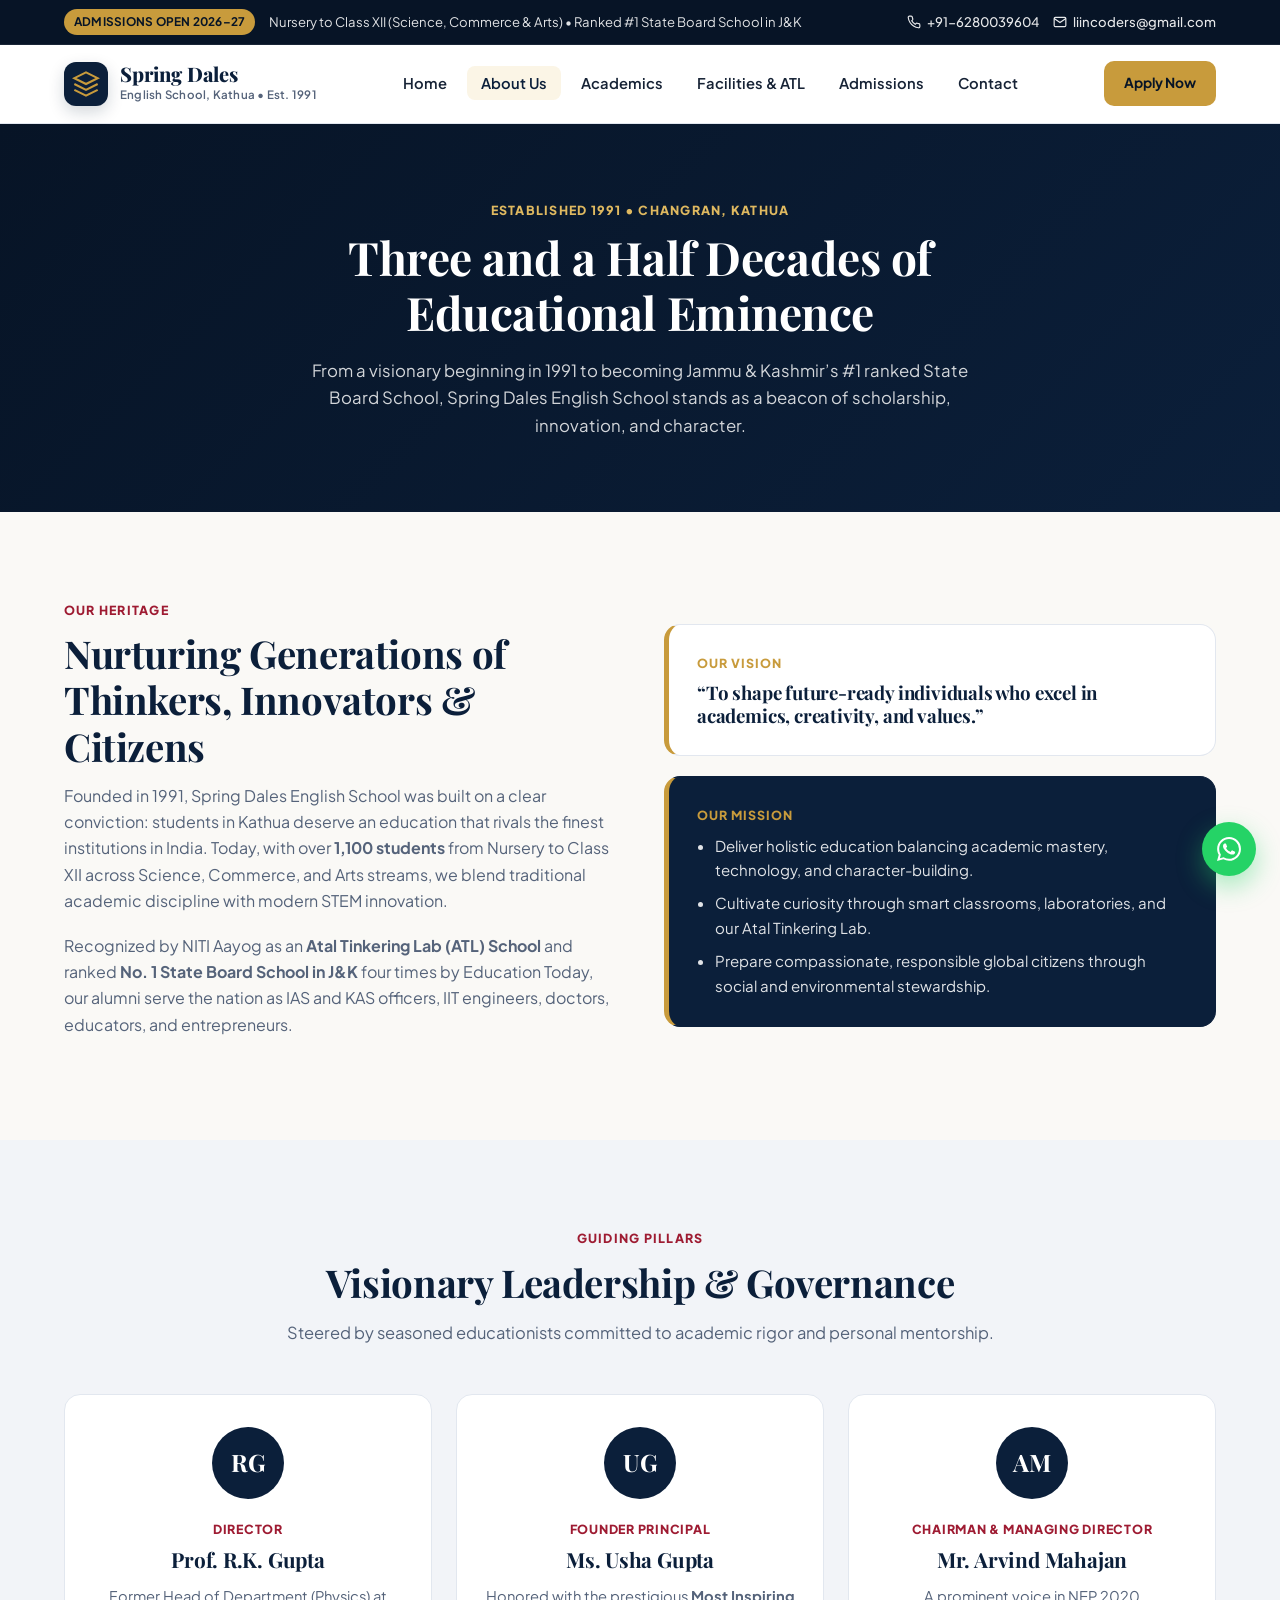
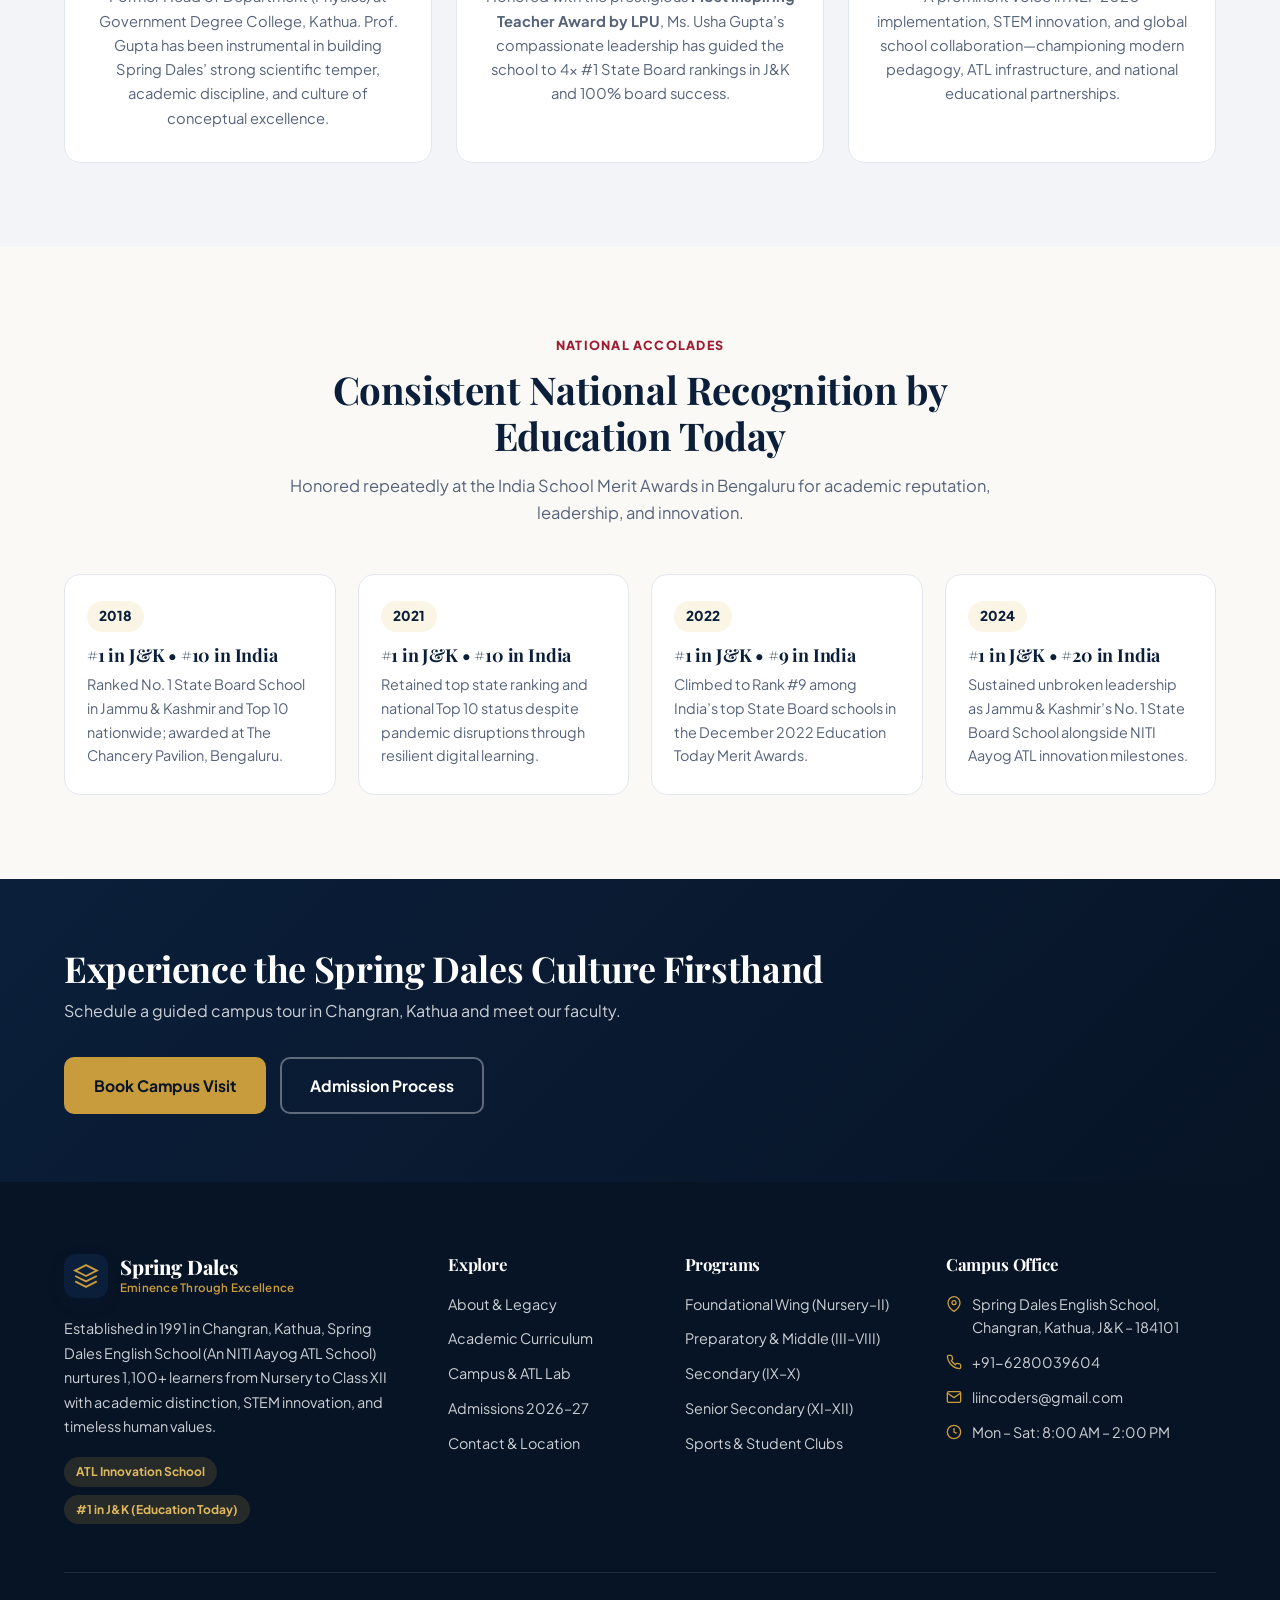
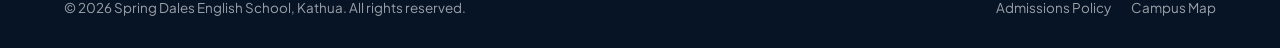
==== commit 74782bd8: "all files mobile number & email have been updated" ====
--- a/about.html
+++ b/about.html
@@ -25,13 +25,13 @@
         <span class="top-bar-text">Nursery to Class XII (Science, Commerce &amp; Arts) • Ranked #1 State Board School in J&amp;K</span>
       </div>
       <div class="top-bar-right">
-        <a href="tel:+919622215222" class="top-link">
+        <a href="tel:+916280039604" class="top-link">
           <svg width="14" height="14" viewBox="0 0 24 24" fill="none" stroke="currentColor" stroke-width="2"><path d="M22 16.92v3a2 2 0 0 1-2.18 2 19.79 19.79 0 0 1-8.63-3.07 19.5 19.5 0 0 1-6-6 19.79 19.79 0 0 1-3.07-8.67A2 2 0 0 1 4.11 2h3a2 2 0 0 1 2 1.72 12.84 12.84 0 0 0 .7 2.81 2 2 0 0 1-.45 2.11L8.09 9.91a16 16 0 0 0 6 6l1.27-1.27a2 2 0 0 1 2.11-.45 12.84 12.84 0 0 0 2.81.7A2 2 0 0 1 22 16.92z"/></svg>
-          +91-9622215222
+          +91-6280039604
         </a>
-        <a href="mailto:springdaleskathua1@gmail.com" class="top-link hide-sm">
+        <a href="mailto:liincoders@gmail.com" class="top-link hide-sm">
           <svg width="14" height="14" viewBox="0 0 24 24" fill="none" stroke="currentColor" stroke-width="2"><path d="M4 4h16c1.1 0 2 .9 2 2v12c0 1.1-.9 2-2 2H4c-1.1 0-2-.9-2-2V6c0-1.1.9-2 2-2z"/><polyline points="22,6 12,13 2,6"/></svg>
-          springdaleskathua1@gmail.com
+          liincoders@gmail.com
         </a>
       </div>
     </div>
@@ -92,7 +92,7 @@
     <div class="mobile-drawer-footer">
       <p>Changran, Kathua, J&amp;K</p>
       <p>Mon–Sat: 8:00 AM – 2:00 PM</p>
-      <a href="tel:+919622215222">+91-9622215222</a>
+      <a href="tel:+916280039604">+91-6280039604</a>
     </div>
   </div>
   <div class="drawer-backdrop" id="drawerBackdrop"></div>
@@ -274,11 +274,11 @@
             </li>
             <li>
               <svg width="16" height="16" viewBox="0 0 24 24" fill="none" stroke="#c89b3c" stroke-width="2"><path d="M22 16.92v3a2 2 0 0 1-2.18 2 19.79 19.79 0 0 1-8.63-3.07 19.5 19.5 0 0 1-6-6 19.79 19.79 0 0 1-3.07-8.67A2 2 0 0 1 4.11 2h3a2 2 0 0 1 2 1.72 12.84 12.84 0 0 0 .7 2.81 2 2 0 0 1-.45 2.11L8.09 9.91a16 16 0 0 0 6 6l1.27-1.27a2 2 0 0 1 2.11-.45 12.84 12.84 0 0 0 2.81.7A2 2 0 0 1 22 16.92z"/></svg>
-              <a href="tel:+919622215222">+91-9622215222</a>
+              <a href="tel:+916280039604">+91-6280039604</a>
             </li>
             <li>
               <svg width="16" height="16" viewBox="0 0 24 24" fill="none" stroke="#c89b3c" stroke-width="2"><path d="M4 4h16c1.1 0 2 .9 2 2v12c0 1.1-.9 2-2 2H4c-1.1 0-2-.9-2-2V6c0-1.1.9-2 2-2z"/><polyline points="22,6 12,13 2,6"/></svg>
-              <a href="mailto:springdaleskathua1@gmail.com">springdaleskathua1@gmail.com</a>
+              <a href="mailto:liincoders@gmail.com">liincoders@gmail.com</a>
             </li>
             <li>
               <svg width="16" height="16" viewBox="0 0 24 24" fill="none" stroke="#c89b3c" stroke-width="2"><circle cx="12" cy="12" r="10"/><polyline points="12 6 12 12 16 14"/></svg>
@@ -299,7 +299,7 @@
   </footer>
 
   <!-- Floating WhatsApp Quick Connect -->
-  <a href="https://wa.me/919622215222?text=Hello%20Spring%20Dales%20English%20School%2C%20I%20would%20like%20to%20enquire%20about%20admissions%20for%202026-27." target="_blank" rel="noopener" class="whatsapp-fab" aria-label="Chat on WhatsApp">
+  <a href="https://wa.me/916280039604?text=Hello%20Spring%20Dales%20English%20School%2C%20I%20would%20like%20to%20enquire%20about%20admissions%20for%202026-27." target="_blank" rel="noopener" class="whatsapp-fab" aria-label="Chat on WhatsApp">
     <svg width="24" height="24" viewBox="0 0 24 24" fill="currentColor"><path d="M20.52 3.48A11.86 11.86 0 0 0 12.06 0C5.5 0 .16 5.34.16 11.9c0 2.1.55 4.14 1.59 5.95L0 24l6.33-1.66a11.86 11.86 0 0 0 5.73 1.46h.01c6.56 0 11.9-5.34 11.9-11.9 0-3.18-1.24-6.17-3.45-8.42zM12.07 21.8h-.01a9.86 9.86 0 0 1-5.03-1.38l-.36-.21-3.76.99 1-3.66-.24-.38a9.84 9.84 0 0 1-1.51-5.26c0-5.45 4.44-9.89 9.9-9.89 2.64 0 5.13 1.03 7 2.9a9.83 9.83 0 0 1 2.9 7c0 5.46-4.44 9.89-9.89 9.89zm5.42-7.41c-.3-.15-1.76-.87-2.03-.97-.27-.1-.47-.15-.67.15-.2.3-.77.97-.94 1.17-.17.2-.35.22-.64.07-.3-.15-1.26-.46-2.4-1.48-.89-.79-1.49-1.77-1.66-2.07-.17-.3-.02-.46.13-.61.13-.13.3-.35.45-.52.15-.17.2-.3.3-.5.1-.2.05-.37-.02-.52-.08-.15-.67-1.62-.92-2.22-.24-.58-.49-.5-.67-.51h-.57c-.2 0-.52.07-.79.37-.27.3-1.04 1.02-1.04 2.48s1.07 2.88 1.22 3.08c.15.2 2.1 3.2 5.09 4.49.71.31 1.27.49 1.7.63.71.23 1.36.2 1.87.12.57-.09 1.76-.72 2.01-1.41.25-.7.25-1.29.17-1.41-.07-.13-.27-.2-.57-.35z"/></svg>
   </a>
 
